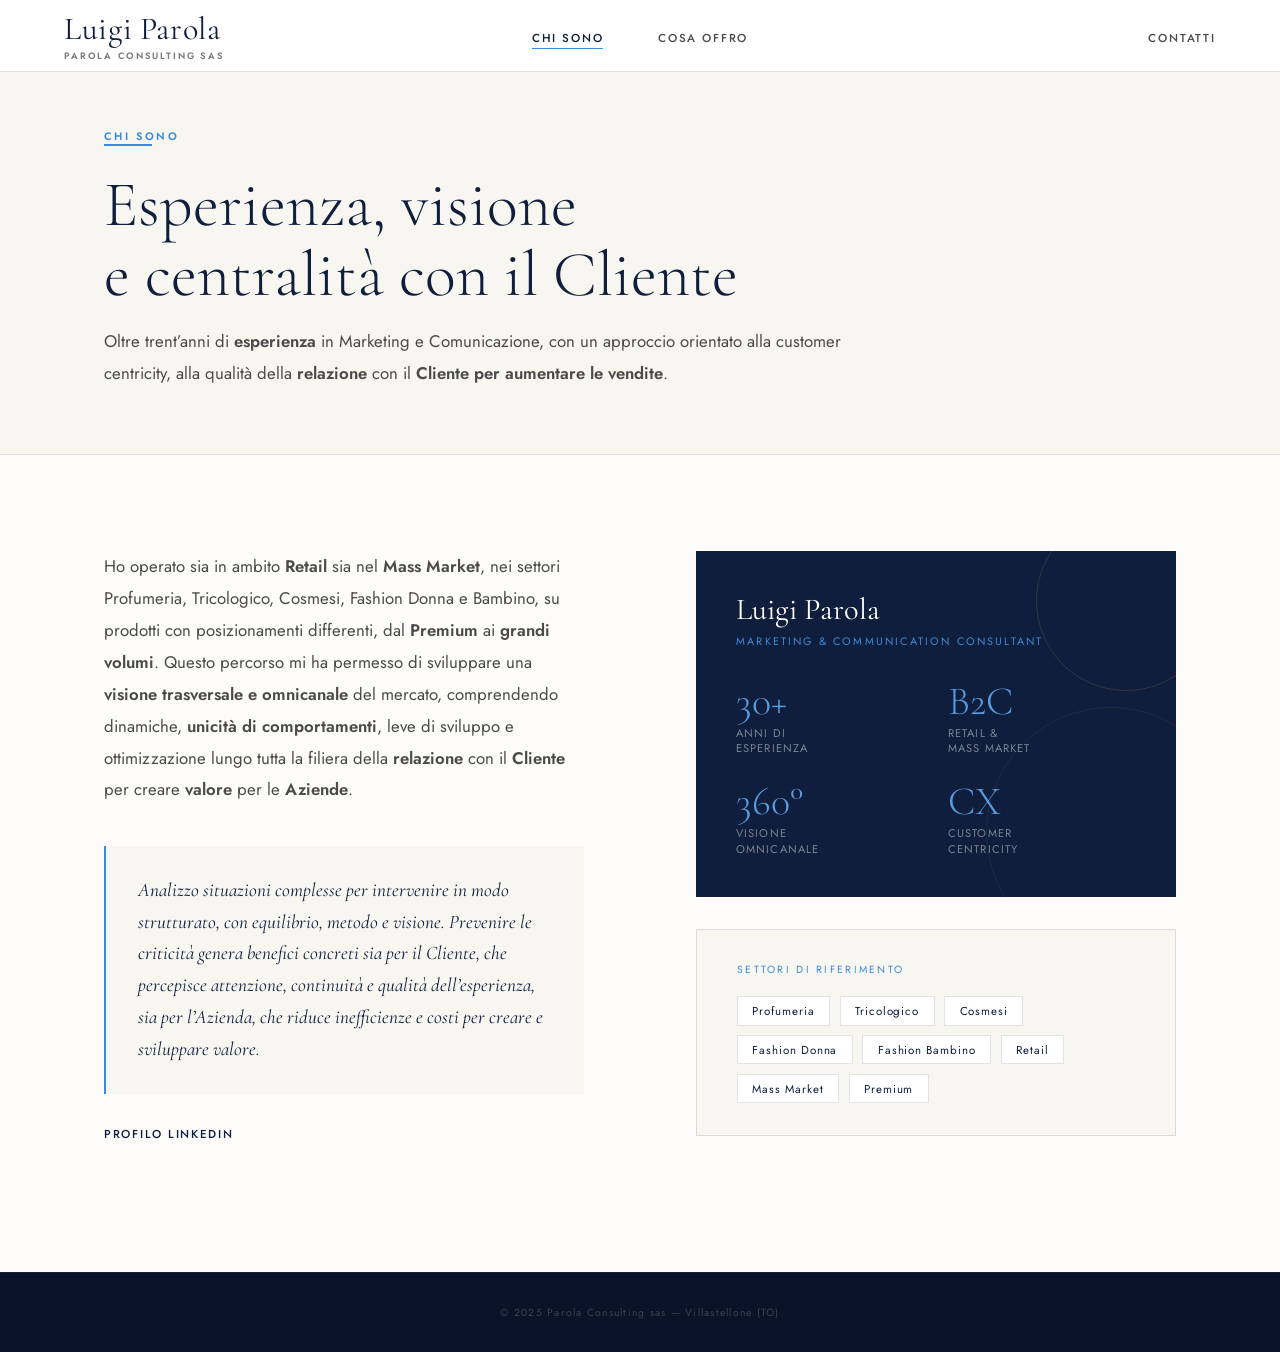
==== chi-sono.html @ 29d58918 "Update chi-sono.html" ====
<!DOCTYPE html>
<html lang="it">
<head>
  <meta charset="UTF-8" />
  <meta name="viewport" content="width=device-width, initial-scale=1.0" />
  <title>Chi Sono — Luigi Parola</title>

  <link rel="preconnect" href="https://fonts.googleapis.com" />
  <link rel="preconnect" href="https://fonts.gstatic.com" crossorigin />
  <link href="https://fonts.googleapis.com/css2?family=Cormorant+Garamond:ital,wght@0,300;0,400;0,600;1,300;1,400&family=Jost:wght@300;400;500;600&display=swap" rel="stylesheet" />
  <link rel="stylesheet" href="style.css" />
</head>
<body>

  <nav id="navbar">
    <a href="index.html" class="nav-brand">
      <span class="nav-brand-name">Luigi Parola</span>
      <span class="nav-brand-sub">Parola Consulting SAS</span>
    </a>

    <ul class="nav-links">
      <li><a href="chi-sono.html" class="active">Chi Sono</a></li>
      <li><a href="cosa-offro.html">Cosa Offro</a></li>
      <li><a href="contatti.html">Contatti</a></li>
    </ul>

    <div class="hamburger" id="hamburger">
      <span></span><span></span><span></span>
    </div>
  </nav>

  <div class="mobile-nav" id="mobile-nav">
    <a href="chi-sono.html">Chi Sono</a>
    <a href="cosa-offro.html">Cosa Offro</a>
    <a href="contatti.html">Contatti</a>
  </div>

  <section class="page-hero">
    <div class="page-hero-inner">
      <p class="label">Chi Sono</p>
      <span class="gold-line"></span>
      <h1 class="display page-title">Esperienza, visione<br>e centralità con il Cliente</h1>
      <p class="page-intro">
        Oltre trent’anni di <strong>esperienza</strong> in Marketing e Comunicazione, con un approccio
        orientato alla customer centricity, alla qualità della <strong>relazione</strong> con il <strong>Cliente per aumentare le vendite</strong>.
      </p>
    </div>
  </section>

  <section class="page-section">
    <div class="section-inner">
      <div class="chi-sono-grid">
        <div>
          
          <p class="chi-sono-p">
            Ho operato sia in ambito <strong>Retail</strong> sia nel <strong>Mass Market</strong>, nei settori Profumeria,
            Tricologico, Cosmesi, Fashion Donna e Bambino, su prodotti con posizionamenti differenti, dal <strong>Premium</strong> ai 
            <strong>grandi volumi</strong>. Questo percorso mi ha permesso di sviluppare
            una <strong>visione trasversale e omnicanale</strong> del mercato, comprendendo dinamiche,
           <strong>unicità di comportamenti</strong>, leve di sviluppo e ottimizzazione lungo tutta la filiera
            della <strong>relazione</strong> con il <strong>Cliente</strong> per creare <strong>valore</strong> per le <strong>Aziende</strong>.
          </p>

          <div class="chi-sono-highlight">
            <p>
              Analizzo situazioni complesse per intervenire in modo strutturato, con equilibrio,
              metodo e visione. Prevenire le criticità genera benefici concreti sia per il Cliente,
              che percepisce attenzione, continuità e qualità dell’esperienza, sia per l’Azienda,
              che riduce inefficienze e costi per creare e sviluppare valore.
            </p>
          </div>

          <a href="https://www.linkedin.com/in/luigiparola/" target="_blank" class="linkedin-link" style="margin-top:2rem;">
            Profilo LinkedIn
          </a>
        </div>

        <div class="chi-sono-right">
          <div class="profile-card">
            <p class="profile-name">Luigi Parola</p>
            <p class="profile-role">Marketing &amp; Communication Consultant</p>

            <div class="profile-stats">
              <div>
                <div class="stat-number">30+</div>
                <div class="stat-label">Anni di<br>esperienza</div>
              </div>
              <div>
                <div class="stat-number">B2C</div>
                <div class="stat-label">Retail &amp;<br>Mass Market</div>
              </div>
              <div>
                <div class="stat-number">360°</div>
                <div class="stat-label">Visione<br>omnicanale</div>
              </div>
              <div>
                <div class="stat-number">CX</div>
                <div class="stat-label">Customer<br>Centricity</div>
              </div>
            </div>
          </div>

          <div class="sector-list">
            <p class="sector-list-title">Settori di riferimento</p>
            <div class="sectors">
              <span class="sector-tag">Profumeria</span>
              <span class="sector-tag">Tricologico</span>
              <span class="sector-tag">Cosmesi</span>
              <span class="sector-tag">Fashion Donna</span>
              <span class="sector-tag">Fashion Bambino</span>
              <span class="sector-tag">Retail</span>
              <span class="sector-tag">Mass Market</span>
              <span class="sector-tag">Premium</span>
            </div>
          </div>
        </div>
      </div>
    </div>
  </section>

  <footer>
    <span class="footer-copy">© 2025 Parola Consulting sas — Villastellone (TO)</span>
  </footer>

  <script>
    const navbar = document.getElementById('navbar');
    window.addEventListener('scroll', () => {
      navbar.classList.toggle('scrolled', window.scrollY > 20);
    });

    const ham = document.getElementById('hamburger');
    const mobileNav = document.getElementById('mobile-nav');
    ham.addEventListener('click', () => mobileNav.classList.toggle('open'));
  </script>

</body>
</html>
---- style.css ----
:root {
  --navy: #0f1e3c;
  --navy-mid: #1a3160;
    --gold: #3c8bda; 
    --gold-lt: #589bdf;
  --cream: #f8f6f1;
  --warm-white: #fdfcfa;
  --text: #1e1e1e;
  --text-mid: #4a4a4a;
  --text-lt: #7a7a7a;
  --border: rgba(15, 30, 60, 0.12);
  --serif: 'Cormorant Garamond', Georgia, serif;
  --sans: 'Jost', sans-serif;
  --ease: cubic-bezier(.25, .46, .45, .94);
}

*,
*::before,
*::after {
  box-sizing: border-box;
  margin: 0;
  padding: 0;
}

html {
  scroll-behavior: smooth;
  font-size: 16px;
}

body {
  font-family: var(--sans);
  background: var(--warm-white);
  color: var(--text);
  overflow-x: hidden;
}

img {
  display: block;
  max-width: 100%;
}

a {
  text-decoration: none;
  color: inherit;
}

.label {
  font-family: var(--sans);
  font-size: .68rem;
  font-weight: 600;
  letter-spacing: .22em;
  text-transform: uppercase;
  color: var(--gold);
}

.display {
  font-family: var(--serif);
  font-weight: 300;
  line-height: 1.1;
  color: var(--navy);
}

.body-text {
  font-family: var(--sans);
  font-weight: 300;
  font-size: .95rem;
  line-height: 1.8;
  color: var(--text-mid);
}

.section-inner,
.hero-inner,
.page-hero-inner {
  max-width: 1200px;
  margin: 0 auto;
  padding: 0 5vw;
}

.gold-line {
  display: block;
  width: 48px;
  height: 1.5px;
  background: var(--gold);
  margin-bottom: 1.5rem;
}

/* NAVBAR */
nav {
  position: fixed;
  top: 0;
  left: 0;
  right: 0;
  z-index: 100;
  display: flex;
  align-items: center;
  justify-content: space-between;
  padding: 0 5vw;
  height: 72px;
  background: #fff;
  backdrop-filter: blur(12px);
  border-bottom: 1px solid var(--border);
  transition: box-shadow .3s var(--ease);
}

nav.scrolled {
  box-shadow: 0 4px 32px rgba(15, 30, 60, .07);
}

.nav-brand {
  position: relative;
  z-index: 2;
  display: flex;
  flex-direction: column;
  gap: 1px;
}

.nav-brand-name {
  font-family: var(--serif);
  font-size: 2rem;
  font-weight: 400;
  color: var(--navy);
  letter-spacing: .02em;
}

.nav-brand-sub {
  font-family: var(--sans);
  font-size: .58rem;
  font-weight: 600;
  letter-spacing: .2em;
  text-transform: uppercase;
  color: var(--text-lt);
}

.nav-links {
  position: absolute;
  left: 5vw;
  right: 5vw;
  top: 0;
  height: 72px;
  display: grid;
  grid-template-columns: 1fr auto auto 1fr;
  align-items: center;
  column-gap: 3rem;
  list-style: none;
  pointer-events: none;
}

.nav-links li:nth-child(1) {
  grid-column: 2;
}

.nav-links li:nth-child(2) {
  grid-column: 3;
}

.nav-links li:nth-child(3) {
  grid-column: 4;
  justify-self: end;
}

.nav-links a {
  pointer-events: auto;
}

.nav-links a {
  font-family: var(--sans);
  font-size: .72rem;
  font-weight: 500;
  letter-spacing: .16em;
  text-transform: uppercase;
  color: var(--text-mid);
  position: relative;
  transition: color .25s;
}

.nav-links a::after {
  content: '';
  position: absolute;
  bottom: -3px;
  left: 0;
  right: 0;
  height: 1px;
  background: var(--gold);
  transform: scaleX(0);
  transform-origin: left;
  transition: transform .3s var(--ease);
}

.nav-links a:hover,
.nav-links a.active {
  color: var(--navy);
}

.nav-links a:hover::after,
.nav-links a.active::after {
  transform: scaleX(1);
}

.nav-cta {
  font-family: var(--sans);
  font-size: .72rem;
  font-weight: 500;
  letter-spacing: .14em;
  text-transform: uppercase;
  padding: .55rem 1.6rem;
  border: 1.5px solid var(--navy);
  color: var(--navy);
  transition: background .25s, color .25s;
}

.nav-cta:hover {
  background: var(--navy);
  color: #fff;
}

.hamburger {
  position: relative;
  z-index: 2;
  display: none;
  flex-direction: column;
  gap: 5px;
  cursor: pointer;
  padding: 8px;
}

.hamburger span {
  display: block;
  width: 24px;
  height: 1.5px;
  background: var(--navy);
  transition: all .3s;
}

.mobile-nav {
  display: none;
  position: fixed;
  top: 72px;
  left: 0;
  right: 0;
  background: #fff;
  z-index: 99;
  padding: 2rem 5vw;
  border-bottom: 1px solid var(--border);
  flex-direction: column;
  gap: 1.5rem;
}

.mobile-nav.open {
  display: flex;
}

.mobile-nav a {
  font-size: .8rem;
  font-weight: 500;
  letter-spacing: .16em;
  text-transform: uppercase;
  color: var(--navy);
}

/* HOME */
#home {
  min-height: 100vh;
  padding-top: 72px;
  background: var(--navy);
  position: relative;
  overflow: hidden;
}

#home::before {
  content: '';
  position: absolute;
  inset: 0;
  background:
    radial-gradient(ellipse 80% 60% at 70% 40%, rgba(184,151,90,.10) 0%, transparent 70%),
    radial-gradient(ellipse 50% 80% at 10% 80%, rgba(26,49,96,.8) 0%, transparent 60%);
  pointer-events: none;
}

#home::after {
  content: '';
  position: absolute;
  top: 0;
  right: 0;
  width: 45%;
  height: 100%;
  background-image:
    linear-gradient(rgba(184,151,90,.06) 1px, transparent 1px),
    linear-gradient(90deg, rgba(184,151,90,.06) 1px, transparent 1px);
  background-size: 60px 60px;
  pointer-events: none;
}

.hero-inner {
  display: flex;
  flex-direction: column;
  justify-content: center;
  min-height: calc(100vh - 72px);
  position: relative;
  z-index: 2;
}

.hero-eyebrow {
  font-size: .91rem;
  font-weight: 700;
  letter-spacing: .25em;
  text-transform: uppercase;
  color: var(--gold);
  margin-bottom: 1.8rem;
  margin-top: 1.8rem;
  opacity: 0;
  animation: fadeUp .8s var(--ease) .3s forwards;
}

.hero-title {
  font-family: var(--serif);
  font-weight: 300;
  font-size: clamp(2rem, 5.4vw, 4.7rem);
  line-height: 1.08;
  color: #fff;
  max-width: 820px;
  margin-bottom: 1rem;
  opacity: 0;
  animation: fadeUp .9s var(--ease) .5s forwards;
}

.hero-title em {
  font-style: italic;
  color: var(--gold-lt);
}

.hero-subtitle {
  font-family: var(--serif);
  font-style: italic;
  font-size: clamp(1.8rem, 3.2vw, 2.6rem);
  font-weight: 700;
  color: rgba(255,255,255,.78);
  margin-bottom: 3rem;
  opacity: 0;
  animation: fadeUp .9s var(--ease) .7s forwards;
}

.hero-tagline {
  max-width: 650px;
  font-size: 1.08rem;
  line-height: 1.9;
  color: rgba(255,255,255,.5);
  margin-bottom: 2rem;
  opacity: 0;
  animation: fadeUp .9s var(--ease) .9s forwards;
}

.hero-tagline strong {
  font-weight: 500;
  color: rgba(255,255,255,.8);
}

.hero-cta-row {
  display: flex;
  gap: 1.2rem;
  align-items: center;
  opacity: 0;
  animation: fadeUp .9s var(--ease) 1.1s forwards;
}

.btn-primary {
  display: inline-flex;
  align-items: center;
  gap: .7rem;
  padding: .9rem 2.4rem;
  background: var(--gold);
  color: var(--navy);
  font-size: .72rem;
  font-weight: 600;
  letter-spacing: .18em;
  text-transform: uppercase;
  transition: background .25s, transform .2s;
}

.btn-primary:hover {
  background: var(--gold-lt);
  transform: translateY(-1px);
}

.btn-ghost {
  display: inline-flex;
  align-items: center;
  gap: .7rem;
  padding: .9rem 2.4rem;
  border: 1px solid rgba(255,255,255,.3);
  color: rgba(255,255,255,.7);
  font-size: .72rem;
  font-weight: 500;
  letter-spacing: .18em;
  text-transform: uppercase;
  transition: border-color .25s, color .25s;
}

.btn-ghost:hover {
  border-color: var(--gold);
  color: var(--gold);
}

/* PAGE HERO */
.page-hero {
  padding: 8rem 0 4rem;
  background: var(--cream);
  border-bottom: 1px solid var(--border);
}

.page-title {
  font-size: clamp(2.8rem, 5vw, 4.6rem);
  margin-bottom: 1rem;
}

.page-intro {
  max-width: 740px;
  font-size: 1rem;
  line-height: 1.9;
  color: var(--text-mid);
}

/* GENERIC PAGE SECTION */
.page-section {
  padding: 6rem 0 8rem;
}

/* CHI SONO */
.chi-sono-grid {
  display: grid;
  grid-template-columns: 1fr 1fr;
  gap: 7rem;
  align-items: start;
}

.chi-sono-title {
  font-size: clamp(2.4rem, 4vw, 3.6rem);
  margin-bottom: 2.5rem;
  color: var(--navy);
}

.chi-sono-p {
  font-size: 1.05rem;
  line-height: 1.9;
  color: var(--text-mid);
  margin-bottom: 1.4rem;
}

.chi-sono-highlight {
  margin-top: 2.5rem;
  padding: 1.8rem 2rem;
  border-left: 2px solid var(--gold);
  background: var(--cream);
}

.chi-sono-highlight p {
  font-family: var(--serif);
  font-style: italic;
  font-size: 1.2rem;
  line-height: 1.65;
  color: var(--navy);
}

.chi-sono-right {
  display: flex;
  flex-direction: column;
  gap: 2rem;
}

.profile-card {
  background: var(--navy);
  padding: 2.5rem;
  color: #fff;
  position: relative;
  overflow: hidden;
}

.profile-card::before {
  content: '';
  position: absolute;
  top: -40px;
  right: -40px;
  width: 180px;
  height: 180px;
  border: 1px solid rgba(184,151,90,.2);
  border-radius: 50%;
}

.profile-card::after {
  content: '';
  position: absolute;
  bottom: -60px;
  right: -60px;
  width: 250px;
  height: 250px;
  border: 1px solid rgba(184,151,90,.1);
  border-radius: 50%;
}

.profile-name {
  font-family: var(--serif);
  font-size: 1.9rem;
  font-weight: 400;
  color: #fff;
  margin-bottom: .3rem;
}

.profile-role {
  font-size: .68rem;
  letter-spacing: .2em;
  text-transform: uppercase;
  color: var(--gold);
  margin-bottom: 2rem;
}

.profile-stats {
  display: grid;
  grid-template-columns: 1fr 1fr;
  gap: 1.5rem;
  position: relative;
  z-index: 1;
}

.stat-number {
  font-family: var(--serif);
  font-size: 2.5rem;
  font-weight: 300;
  color: var(--gold-lt);
  line-height: 1;
  margin-bottom: .3rem;
}

.stat-label {
  font-size: .7rem;
  letter-spacing: .1em;
  text-transform: uppercase;
  color: rgba(255,255,255,.45);
  line-height: 1.4;
}

.sector-list {
  padding: 2rem 2.5rem;
  border: 1px solid var(--border);
  background: var(--cream);
}

.sector-list-title {
  font-size: .65rem;
  letter-spacing: .22em;
  text-transform: uppercase;
  color: var(--gold);
  margin-bottom: 1.2rem;
}

.sectors {
  display: flex;
  flex-wrap: wrap;
  gap: .6rem;
}

.sector-tag {
  padding: .35rem .9rem;
  border: 1px solid var(--border);
  font-size: .72rem;
  letter-spacing: .08em;
  color: var(--navy);
  background: white;
}

.linkedin-link {
  display: inline-flex;
  align-items: center;
  gap: .6rem;
  font-size: .72rem;
  font-weight: 500;
  letter-spacing: .15em;
  text-transform: uppercase;
  color: var(--navy);
  margin-top: .5rem;
  transition: color .25s;
}

.linkedin-link:hover {
  color: var(--gold);
}

/* COSA OFFRO */
.cosa-offro-wrap {
  background: var(--cream);
}

.cosa-offro-header {
  display: grid;
  grid-template-columns: 1fr 1fr;
  gap: 6rem;
  margin-bottom: 5rem;
  align-items: end;
}

.cosa-offro-title {
  font-size: clamp(2.4rem, 4vw, 3.6rem);
  color: var(--navy);
}

.cosa-offro-intro {
  font-size: .95rem;
  line-height: 1.9;
  color: var(--text-mid);
}

.offer-cards {
  display: grid;
  grid-template-columns: repeat(3, 1fr);
  gap: 1.5px;
  background: var(--border);
}

.offer-card {
  background: var(--warm-white);
  padding: 3rem 2.5rem;
  display: flex;
  flex-direction: column;
  gap: 1.2rem;
  position: relative;
  transition: background .25s;
}

.offer-card:hover {
  background: white;
}

.offer-card::after {
  content: '';
  position: absolute;
  top: 0;
  left: 0;
  width: 2px;
  height: 0;
  background: var(--gold);
  transition: height .4s var(--ease);
}

.offer-card:hover::after {
  height: 100%;
}

.offer-icon {
  width: 44px;
  height: 44px;
  display: flex;
  align-items: center;
  justify-content: center;
  border: 1px solid var(--border);
  color: var(--navy);
}

.offer-title {
  font-family: var(--serif);
  font-size: 1.3rem;
  font-weight: 400;
  color: var(--navy);
  line-height: 1.25;
}

.offer-body {
  font-size: .88rem;
  line-height: 1.85;
  color: var(--text-mid);
  flex: 1;
}

.offer-tag {
  align-self: flex-start;
  font-size: .62rem;
  letter-spacing: .18em;
  text-transform: uppercase;
  color: var(--gold);
  border-top: 1px solid var(--border);
  padding-top: 1rem;
  margin-top: .5rem;
}

.value-strip {
  margin-top: 4rem;
  padding: 3rem;
  background: var(--navy);
  display: grid;
  grid-template-columns: 1fr 2px 1fr;
  gap: 3rem;
  align-items: center;
}

.vstrip-text {
  font-family: var(--serif);
  font-size: 1.25rem;
  font-weight: 300;
  line-height: 1.5;
  color: rgba(255,255,255,.85);
}

.vstrip-text strong {
  color: var(--gold-lt);
  font-weight: 600;
}

.divider-v {
  width: 1.5px;
  height: 100px;
  background: linear-gradient(to bottom, transparent, var(--gold), transparent);
  justify-self: center;
}

/* COMPETENZE */
.aree-wrap {
  background: var(--warm-white);
}

.aree-header {
  margin-bottom: 4.5rem;
  max-width: 600px;
}

.aree-title {
  font-size: clamp(2.4rem, 4vw, 3.6rem);
  color: var(--navy);
  margin-bottom: 1rem;
}

.aree-subtitle {
  font-size: .9rem;
  color: var(--text-lt);
  line-height: 1.7;
}

.competency-area {
  display: grid;
  grid-template-columns: 280px 1fr;
  border: 1px solid var(--border);
  margin-bottom: 1.5rem;
  overflow: hidden;
  transition: box-shadow .3s;
}

.competency-area:hover {
  box-shadow: 0 8px 40px rgba(15,30,60,.08);
}

.area-label-col {
  background: var(--navy);
  padding: 2.5rem;
  display: flex;
  flex-direction: column;
  justify-content: center;
  gap: .6rem;
}

.area-number {
  font-family: var(--serif);
  font-size: 3rem;
  font-weight: 300;
  color: rgba(255,255,255,.3);
  line-height: 1;
}

.area-name {
  font-family: var(--sans);
  font-size: .72rem;
  font-weight: 600;
  letter-spacing: .18em;
  text-transform: uppercase;
  color: #fff;
  line-height: 1.4;
}

.area-name span {
  display: block;
  color: var(--gold);
}

.area-items-col {
  padding: 2rem 2.5rem;
  display: grid;
  grid-template-columns: repeat(auto-fit, minmax(180px, 1fr));
  gap: 1.2rem;
  align-items: center;
  background: white;
}

.area-item {
  display: flex;
  flex-direction: column;
  gap: .5rem;
  padding: 1.2rem 1.4rem;
  border: 1px solid var(--border);
  transition: border-color .25s, background .25s;
}

.area-item:hover {
  border-color: var(--gold);
  background: var(--cream);
}

.area-item-name {
  font-size: .78rem;
  font-weight: 500;
  color: var(--navy);
  line-height: 1.35;
}

/* CONTATTI */
.contatti-wrap {
  background: var(--navy);
  position: relative;
  overflow: hidden;
}

.contatti-wrap::before {
  content: '';
  position: absolute;
  top: 0;
  right: 0;
  width: 50%;
  height: 100%;
  background-image:
    linear-gradient(rgba(184,151,90,.05) 1px, transparent 1px),
    linear-gradient(90deg, rgba(184,151,90,.05) 1px, transparent 1px);
  background-size: 50px 50px;
}

.contatti-grid {
  position: relative;
  z-index: 1;
  display: grid;
  grid-template-columns: 1fr 1fr;
  gap: 7rem;
  align-items: start;
}

.contatti-title {
  font-size: clamp(2.4rem, 4vw, 3.6rem);
  color: #fff;
  margin-bottom: 2rem;
}

.contatti-text {
  font-size: .9rem;
  line-height: 1.9;
  color: rgba(255,255,255,.5);
  margin-bottom: 3rem;
  max-width: 420px;
}

.contact-items {
  display: flex;
  flex-direction: column;
  gap: 1.8rem;
}

.contact-item {
  display: flex;
  align-items: flex-start;
  gap: 1.2rem;
}

.contact-icon {
  width: 40px;
  height: 40px;
  border: 1px solid rgba(184,151,90,.35);
  display: flex;
  align-items: center;
  justify-content: center;
  flex-shrink: 0;
  color: var(--gold);
}

.contact-info-label {
  font-size: .6rem;
  letter-spacing: .2em;
  text-transform: uppercase;
  color: rgba(255,255,255,.3);
  margin-bottom: .3rem;
}

.contact-info-value {
  font-size: .95rem;
  color: rgba(255,255,255,.85);
  font-weight: 300;
}

.contact-info-value a {
  color: rgba(255,255,255,.85);
  transition: color .2s;
}

.contact-info-value a:hover {
  color: var(--gold);
}

.contatti-right {
  display: flex;
  flex-direction: column;
  gap: 1.5rem;
}

.contact-form-label {
  font-size: .65rem;
  letter-spacing: .22em;
  text-transform: uppercase;
  color: var(--gold);
  margin-bottom: .5rem;
}

.contact-panel {
  background: rgba(255,255,255,.04);
  border: 1px solid rgba(255,255,255,.08);
  padding: 3rem;
}

.contact-panel h3 {
  font-family: var(--serif);
  font-size: 1.5rem;
  font-weight: 300;
  color: #fff;
  margin-bottom: .8rem;
}

.contact-panel p {
  font-size: .85rem;
  line-height: 1.8;
  color: rgba(255,255,255,.45);
  margin-bottom: 2rem;
}

.contact-panel-links {
  display: flex;
  flex-direction: column;
  gap: .8rem;
}

.contact-panel-link {
  display: grid;
  grid-template-columns: 1fr auto 1fr;
  align-items: center;
  padding: .85rem 1.2rem;
  border: 1px solid rgba(255,255,255,.1);
  color: rgba(255,255,255,.7);
  font-size: .78rem;
  letter-spacing: .1em;
  transition: border-color .25s, color .25s, background .25s;
}

.contact-panel-link:hover {
  border-color: var(--gold);
  color: var(--gold);
  background: rgba(184,151,90,.04);
}

/* FOOTER */
footer {
  background: #0a1428;
  padding: 2rem 5vw;
  display: flex;
  justify-content: center;
  align-items: center;
  border-top: 1px solid rgba(255,255,255,.06);
}

.footer-brand {
  font-family: var(--serif);
  font-size: 1.1rem;
  color: rgba(255,255,255,.4);
}

.footer-copy {
  font-size: .65rem;
  letter-spacing: .12em;
  color: rgba(255,255,255,.2);
  text-align: center;
}

/* ANIMATIONS */
@keyframes fadeUp {
  from {
    opacity: 0;
    transform: translateY(20px);
  }
  to {
    opacity: 1;
    transform: translateY(0);
  }
}

/* RESPONSIVE */
@media (max-width: 900px) {
  .nav-links,
  .nav-cta {
    display: none;
  }

  .hamburger {
    display: flex;
  }

  .chi-sono-grid,
  .cosa-offro-header,
  .contatti-grid,
  .value-strip,
  .competency-area {
    grid-template-columns: 1fr;
    gap: 3rem;
  }

  .offer-cards {
    grid-template-columns: 1fr;
  }

  .divider-v {
    display: none;
  }

  .area-label-col {
    padding: 1.5rem 2rem;
  }
}

@media (max-width: 600px) {
  .hero-cta-row {
    flex-direction: column;
    align-items: flex-start;
  }

  .btn-primary,
  .btn-ghost {
    width: 100%;
    justify-content: center;
  }

  footer {
    flex-direction: column;
    gap: .8rem;
    text-align: center;
  }
}

/* CORREZIONI PDF */
strong {
  font-weight: 600;
  color: inherit;
}

.accent-blue {
  color: var(--gold-lt);
  font-weight: 600;
}

nav {
  background: #fff;
}

.mobile-nav {
  background: #fff;
}

.nav-links {
  gap: 3.4rem;
}

.hero-eyebrow {
  font-size: .91rem;
  font-weight: 700;
}

.hero-subtitle {
  font-size: clamp(1.8rem, 2.8vw, 2.3rem);
  font-weight: 700;
  color: rgba(255,255,255,.82);
}

.hero-tagline {
  font-size: 1.08rem;
}

.page-intro,
.cosa-offro-intro,
.chi-sono-p,
.offer-body,
.aree-subtitle,
.contatti-text {
  font-size: 1.05rem;
}

.vstrip-text {
  font-size: 1.3rem;
}

.area-item-name {
  font-size: .9rem;
}

@media (max-width: 900px) {
  nav {
    display: flex;
    justify-content: space-between;
  }
}

/* POPUP COMPETENZE */
.area-popup-trigger {
  width: 100%;
  min-height: 100%;
  cursor: pointer;
  text-align: left;
  font-family: inherit;
  appearance: none;
  -webkit-appearance: none;
  color: inherit;
  background: white;
}

.area-popup-trigger:focus-visible {
  outline: 2px solid var(--gold);
  outline-offset: 3px;
}

.area-popup-trigger:active {
  transform: translateY(1px);
}

body.modal-open {
  overflow: hidden;
}

.competenza-modal {
  position: fixed;
  inset: 0;
  z-index: 1000;
  display: none;
  align-items: center;
  justify-content: center;
  padding: 6rem 5vw 3rem;
}

.competenza-modal.open {
  display: flex;
}

.competenza-modal-backdrop {
  position: absolute;
  inset: 0;
  background: rgba(10, 20, 40, .78);
  backdrop-filter: blur(8px);
}

.competenza-modal-dialog {
  position: relative;
  z-index: 1;
  width: min(900px, 100%);
  max-height: calc(100vh - 7rem);
  padding: 0rem;
  background: var(--warm-white);
  border: 1px solid rgba(255,255,255,.18);
  box-shadow: 0 24px 80px rgba(0,0,0,.32);
  animation: modalFadeUp .25s var(--ease) both;
}

.competenza-modal-title {
  font-family: var(--serif);
  font-size: clamp(1.5rem, 3vw, 2.1rem);
  font-weight: 300;
  line-height: 1.2;
  color: var(--navy);
  padding-right: 0rem;
  margin-bottom: 0rem;
}

.competenza-modal-image {
  width: 150%;
  max-height: calc(100vh - 12rem);
  object-fit: contain;
  background: white;
}

.competenza-modal-close {
  position: absolute;
  top: 1.2rem;
  right: 1.2rem;
  width: 38px;
  height: 38px;
  border: 0px solid var(--border);
  background: none;
  color: var(--navy);
  font-family: var(--sans);
  font-size: 1.6rem;
  line-height: 1;
  cursor: pointer;
  transition: color .2s, border-color .2s, transform .2s;
}

.competenza-modal-close:hover {
  color: var(--gold);
  border-color: var(--gold);
}

.competenza-modal-close:active {
  transform: scale(.96);
}

@keyframes modalFadeUp {
  from {
    opacity: 0;
    transform: translateY(14px);
  }
  to {
    opacity: 1;
    transform: translateY(0);
  }
}

@media (max-width: 600px) {
  .competenza-modal {
    padding: 5.5rem 1rem 1.5rem;
  }

  .competenza-modal-dialog {
    padding: 1rem;
  }

  .competenza-modal-image {
    max-height: calc(100vh - 13rem);
  }
}
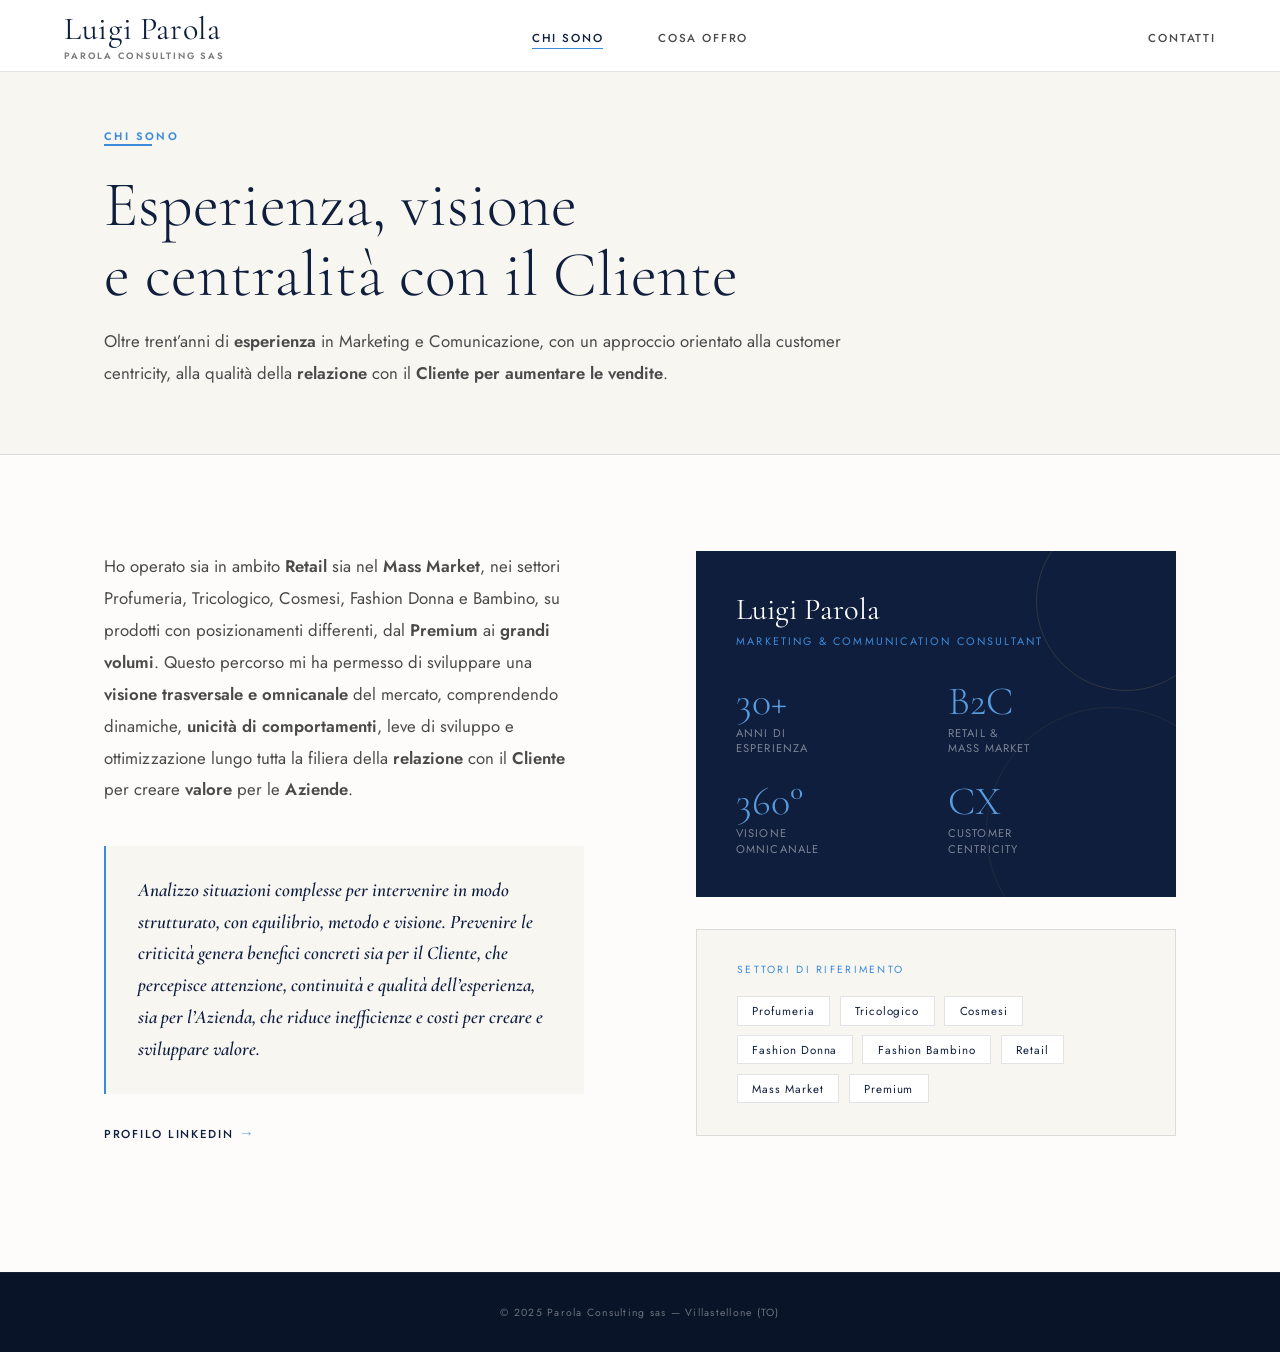
==== commit 9a25287f: "Add arrow indicator to LinkedIn profile link" ====
--- a/chi-sono.html
+++ b/chi-sono.html
@@ -73,6 +73,7 @@
           <a href="https://www.linkedin.com/in/luigiparola/" target="_blank" class="linkedin-link" style="margin-top:2rem;">
             Profilo LinkedIn
           </a>
+          <span class="area-item-arrow" aria-hidden="true">→</span>
         </div>
 
         <div class="chi-sono-right">
--- a/style.css
+++ b/style.css
@@ -457,7 +457,8 @@
   font-style: italic;
   font-size: 1.2rem;
   line-height: 1.65;
-  color: var(--navy);
+  color: #0d1d40;
+  font-weight: 600;
 }
 
 .chi-sono-right {
@@ -599,6 +600,7 @@
 .cosa-offro-title {
   font-size: clamp(2.4rem, 4vw, 3.6rem);
   color: var(--navy);
+  align-self: start;
 }
 
 .cosa-offro-intro {
@@ -763,7 +765,7 @@
 
 .area-name {
   font-family: var(--sans);
-  font-size: .72rem;
+  font-size: .85rem;
   font-weight: 600;
   letter-spacing: .18em;
   text-transform: uppercase;
@@ -788,11 +790,39 @@
 .area-item {
   display: flex;
   flex-direction: column;
-  gap: .5rem;
+  align-items: flex-start;
+  gap: .7rem;
+  min-height: 140px;
   padding: 1.2rem 1.4rem;
-  border: 1px solid var(--border);
-  transition: border-color .25s, background .25s;
-}
+  border: 2px solid var(--border);
+  transition: border-color .25s, background .25s, transform .2s;
+}
+
+
+
+.area-item-arrow {
+  display: inline-block;
+  margin-top: auto;
+  margin-left: auto;
+  font-size: .95rem;
+  line-height: 1;
+  color: var(--gold);
+  opacity: .75;
+  transition: transform .2s var(--ease), opacity .2s var(--ease);
+}
+
+.area-item:hover .area-item-arrow,
+.area-popup-trigger:focus-visible .area-item-arrow {
+  transform: translateY(2px);
+  opacity: 1;
+}
+
+.area-popup-trigger:active .area-item-arrow {
+  transform: translateY(1px);
+}
+
+
+
 
 .area-item:hover {
   border-color: var(--gold);
@@ -973,7 +1003,7 @@
 .footer-copy {
   font-size: .65rem;
   letter-spacing: .12em;
-  color: rgba(255,255,255,.2);
+  color: rgba(255,255,255,.4);
   text-align: center;
 }
 
@@ -1093,7 +1123,7 @@
 }
 
 .area-item-name {
-  font-size: .9rem;
+  font-size: 1.1rem;
 }
 
 @media (max-width: 900px) {
@@ -1228,4 +1258,3 @@
     max-height: calc(100vh - 13rem);
   }
 }
-
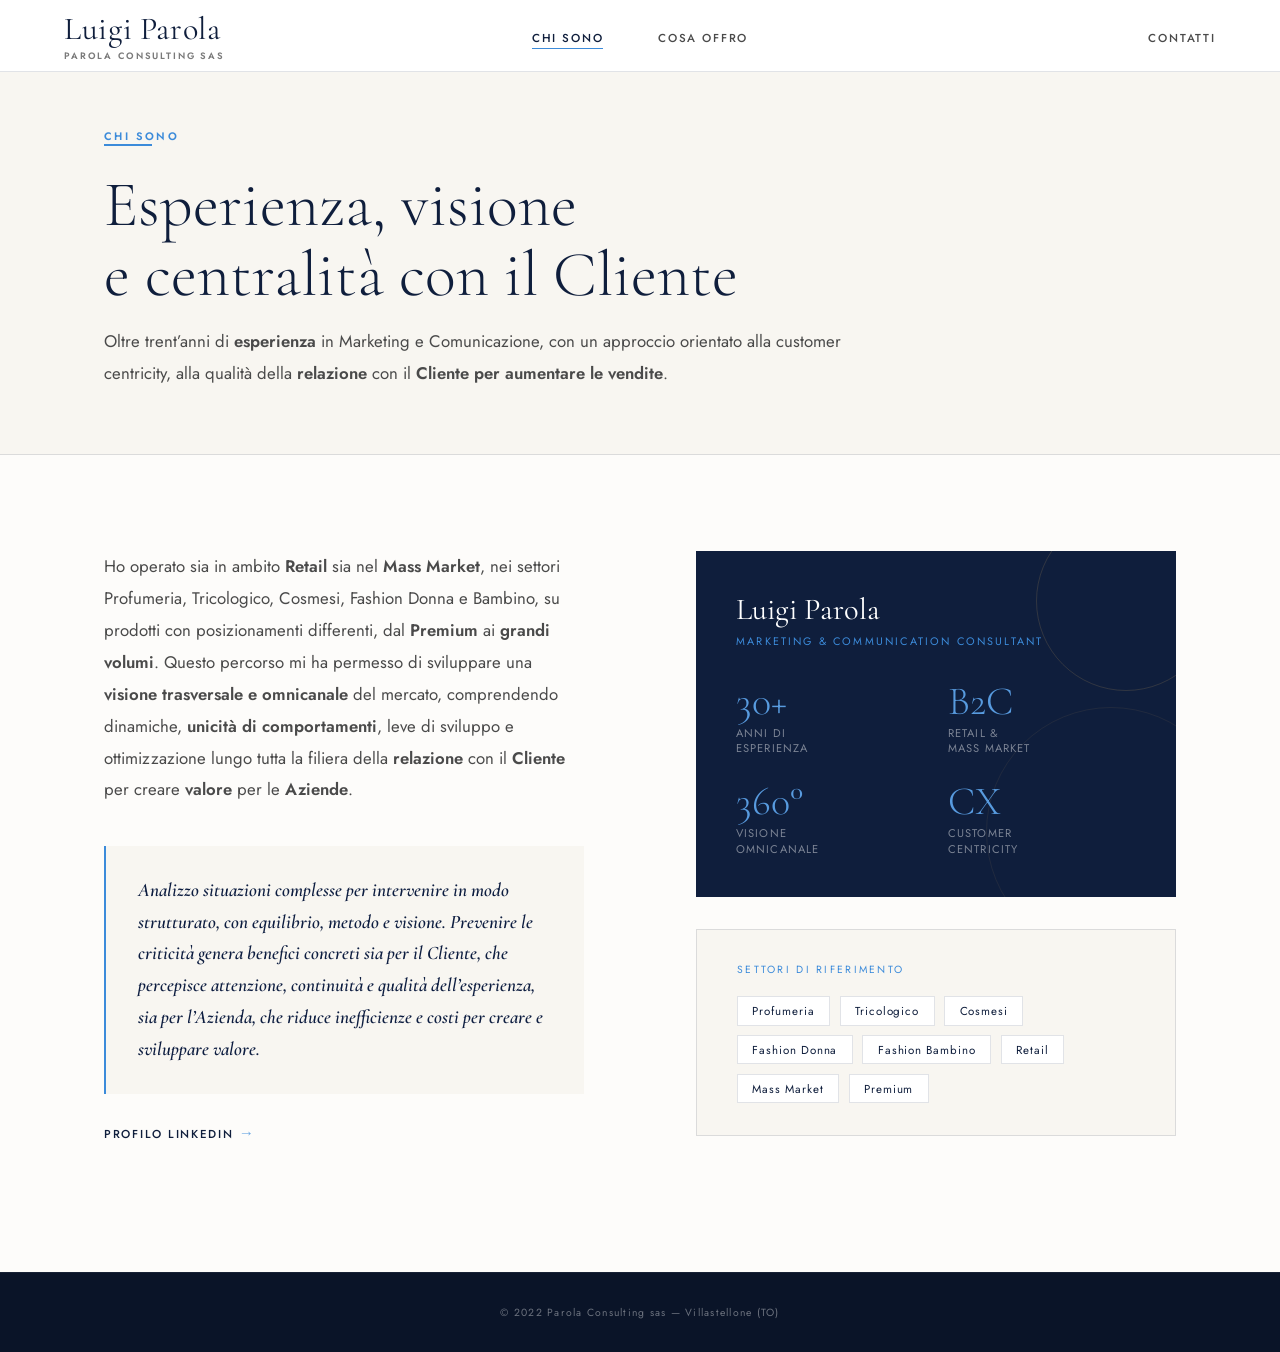
==== commit 1e6fd79f: "Update chi-sono.html" ====
--- a/chi-sono.html
+++ b/chi-sono.html
@@ -120,7 +120,7 @@
   </section>
 
   <footer>
-    <span class="footer-copy">© 2025 Parola Consulting sas — Villastellone (TO)</span>
+    <span class="footer-copy">© 2022 Parola Consulting sas — Villastellone (TO)</span>
   </footer>
 
   <script>
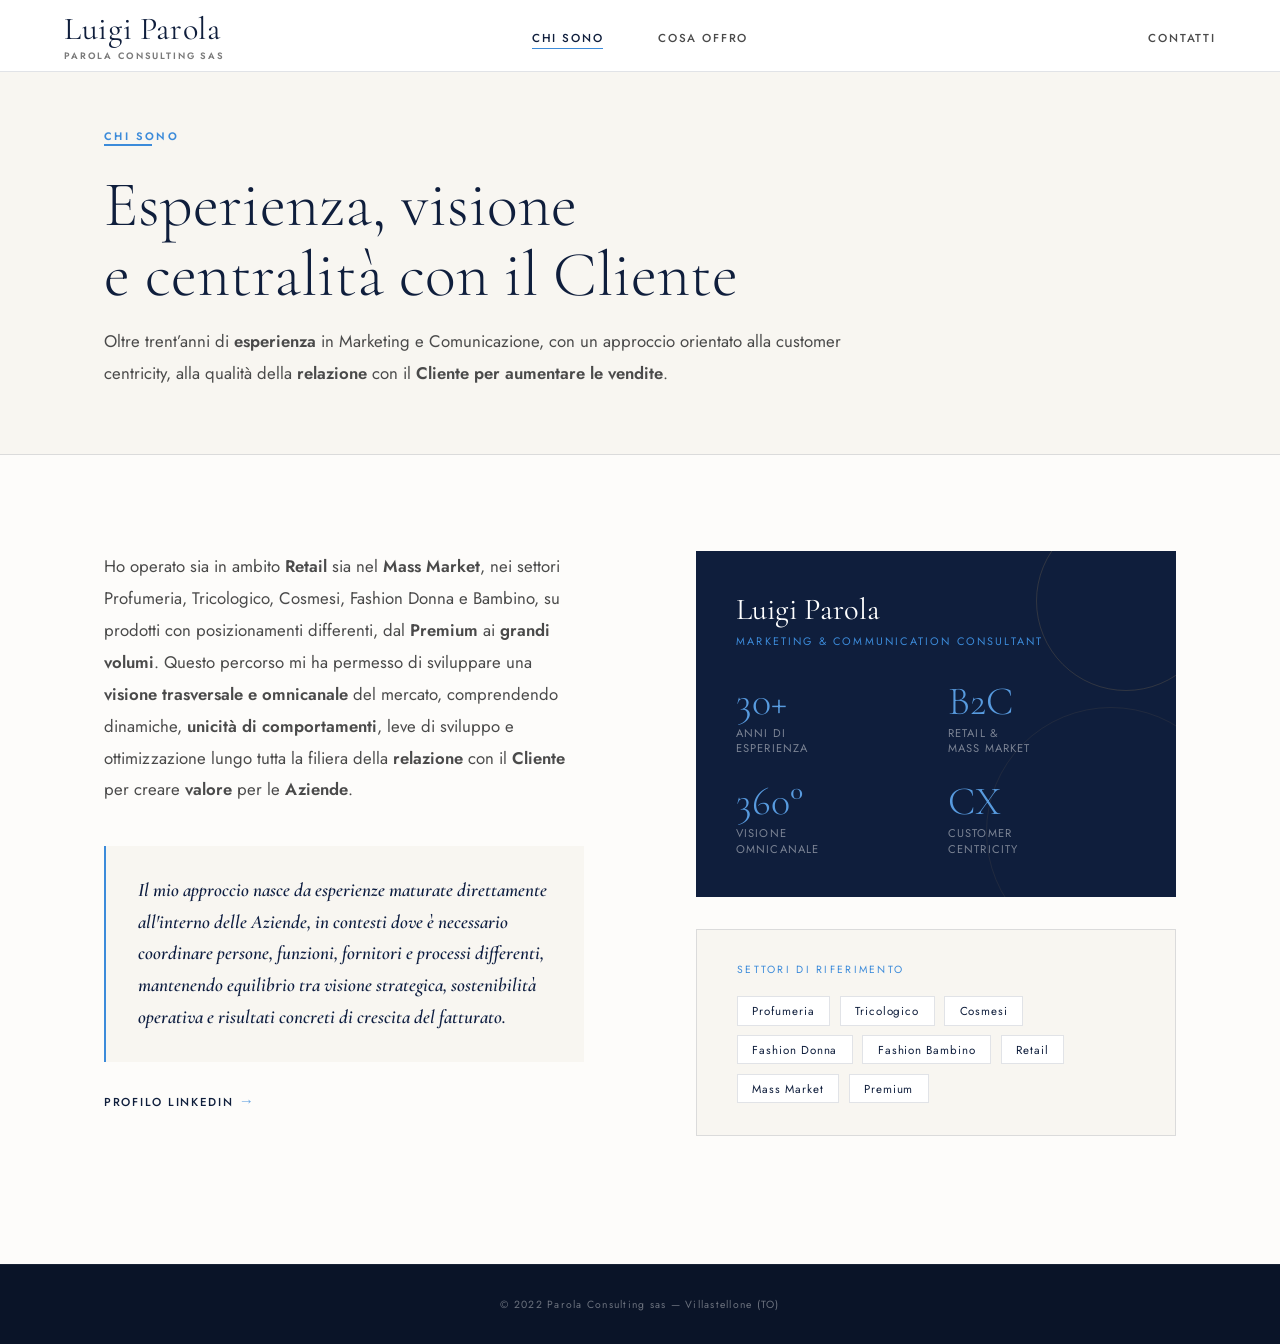
==== commit b50e3727: "Update content in chi-sono.html" ====
--- a/chi-sono.html
+++ b/chi-sono.html
@@ -63,10 +63,10 @@
 
           <div class="chi-sono-highlight">
             <p>
-              Analizzo situazioni complesse per intervenire in modo strutturato, con equilibrio,
-              metodo e visione. Prevenire le criticità genera benefici concreti sia per il Cliente,
-              che percepisce attenzione, continuità e qualità dell’esperienza, sia per l’Azienda,
-              che riduce inefficienze e costi per creare e sviluppare valore.
+              Il mio approccio nasce da <strong>esperienze</strong> maturate direttamente all'<strong>interno</strong>
+              delle Aziende, in contesti dove è necessario <strong>coordinare persone</strong>, funzioni, fornitori e <strong>processi</strong>
+              differenti, mantenendo <strong>equilibrio</strong> tra visione strategica, sostenibilità operativa e <strong>risultati concreti</strong>
+              di crescita del <strong>fatturato</strong>.
             </p>
           </div>
 
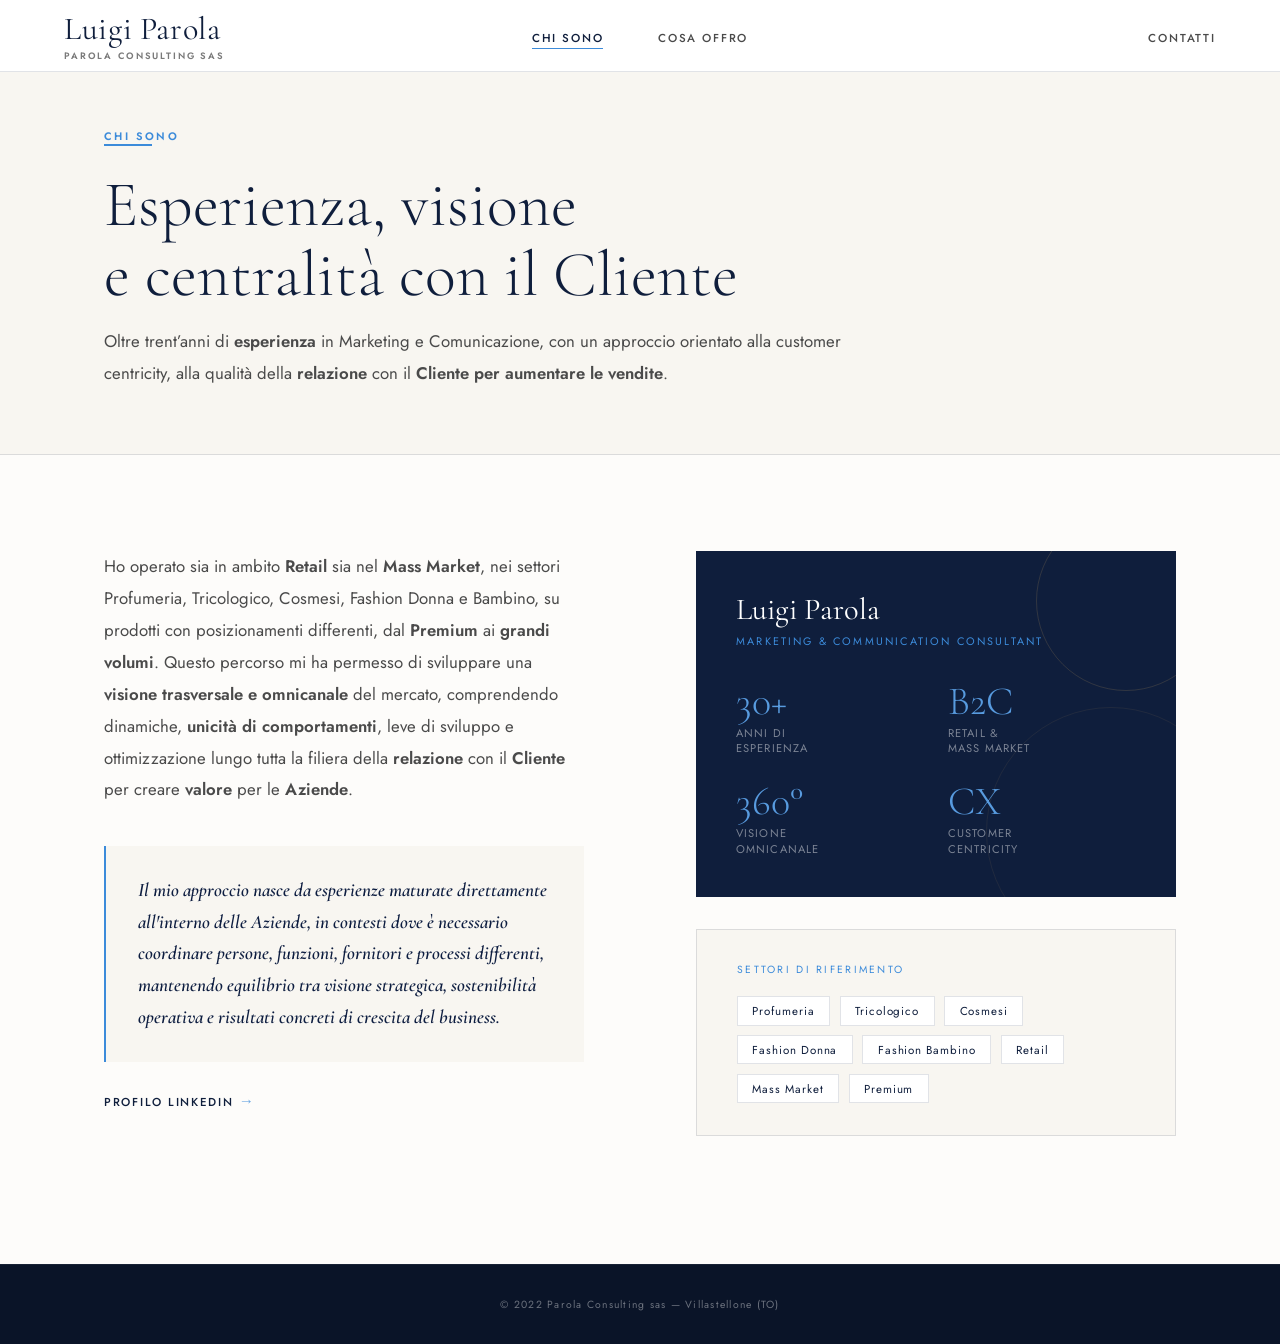
==== commit 1031dc18: "Change 'fatturato' to 'business' in chi-sono.html" ====
--- a/chi-sono.html
+++ b/chi-sono.html
@@ -66,7 +66,7 @@
               Il mio approccio nasce da <strong>esperienze</strong> maturate direttamente all'<strong>interno</strong>
               delle Aziende, in contesti dove è necessario <strong>coordinare persone</strong>, funzioni, fornitori e <strong>processi</strong>
               differenti, mantenendo <strong>equilibrio</strong> tra visione strategica, sostenibilità operativa e <strong>risultati concreti</strong>
-              di crescita del <strong>fatturato</strong>.
+              di crescita del <strong>business</strong>.
             </p>
           </div>
 
